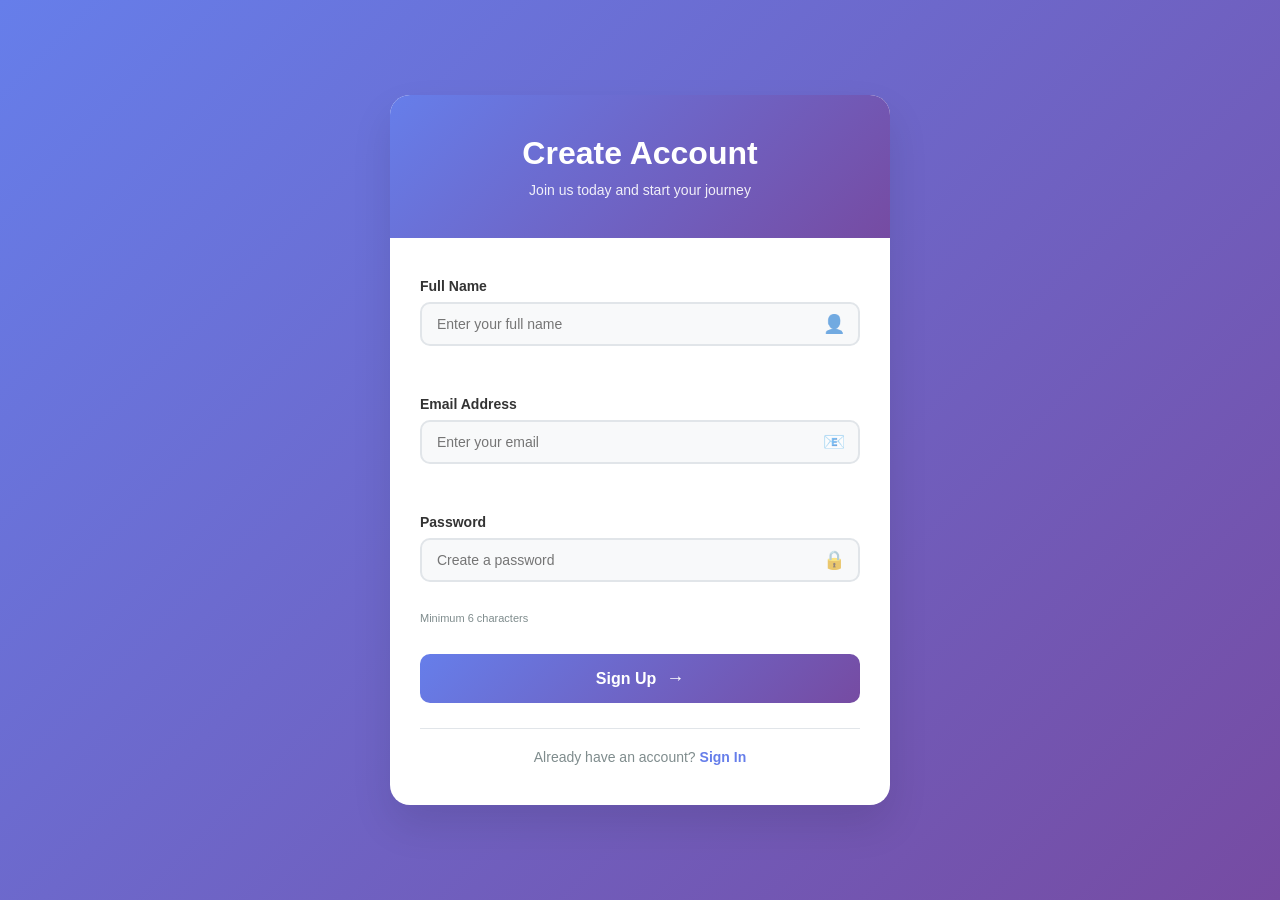
==== index.html @ aadca4e2 "Add files via upload" ====
<!DOCTYPE html>
<html lang="en">
<head>
    <meta charset="UTF-8">
    <meta name="viewport" content="width=device-width, initial-scale=1.0">
    <title>Modern Form | Sign Up</title>
    <link rel="stylesheet" href="style.css">
</head>
<body>
    <div class="container">
        <div class="form-wrapper">
            <div class="form-header">
                <h1>Create Account</h1>
                <p>Join us today and start your journey</p>
            </div>
            
            <form id="myForm">
                <div class="input-group">
                    <label for="name">Full Name</label>
                    <div class="input-field">
                        <input type="text" id="name" name="name" placeholder="Enter your full name" autocomplete="off">
                        <span class="input-icon">👤</span>
                    </div>
                    <span class="error-message" id="nameError"></span>
                </div>

                <div class="input-group">
                    <label for="email">Email Address</label>
                    <div class="input-field">
                        <input type="email" id="email" name="email" placeholder="Enter your email" autocomplete="off">
                        <span class="input-icon">📧</span>
                    </div>
                    <span class="error-message" id="emailError"></span>
                </div>

                <div class="input-group">
                    <label for="password">Password</label>
                    <div class="input-field">
                        <input type="password" id="password" name="password" placeholder="Create a password">
                        <span class="input-icon">🔒</span>
                    </div>
                    <span class="error-message" id="passwordError"></span>
                    <div class="password-hint">Minimum 6 characters</div>
                </div>

                <button type="submit" class="submit-btn">
                    <span>Sign Up</span>
                    <span class="btn-icon">→</span>
                </button>

                <div class="form-footer">
                    <p>Already have an account? <a href="#">Sign In</a></p>
                </div>
            </form>
        </div>
    </div>

    <!-- Custom Popup Modal -->
    <div id="successModal" class="modal">
        <div class="modal-content">
            <div class="modal-header">
                <div class="success-icon">✓</div>
                <h2>Success!</h2>
            </div>
            <div class="modal-body">
                <p>Your account has been created successfully!</p>
                <p class="modal-message">Welcome aboard! 🎉</p>
            </div>
            <button class="modal-btn" onclick="closeModal()">Continue</button>
        </div>
    </div>

    <script src="script.js"></script>
</body>
</html>
---- style.css ----
* {
    margin: 0;
    padding: 0;
    box-sizing: border-box;
}

body {
    font-family: 'Segoe UI', Tahoma, Geneva, Verdana, sans-serif;
    background: linear-gradient(135deg, #667eea 0%, #764ba2 100%);
    min-height: 100vh;
    display: flex;
    align-items: center;
    justify-content: center;
    padding: 20px;
}

.container {
    width: 100%;
    max-width: 500px;
    animation: fadeInUp 0.6s ease-out;
}

.form-wrapper {
    background: white;
    border-radius: 20px;
    box-shadow: 0 20px 40px rgba(0, 0, 0, 0.1);
    overflow: hidden;
    transition: transform 0.3s ease, box-shadow 0.3s ease;
}

.form-wrapper:hover {
    transform: translateY(-5px);
    box-shadow: 0 25px 50px rgba(0, 0, 0, 0.15);
}

.form-header {
    background: linear-gradient(135deg, #667eea 0%, #764ba2 100%);
    padding: 40px 30px;
    text-align: center;
    color: white;
}

.form-header h1 {
    font-size: 32px;
    margin-bottom: 10px;
    font-weight: 600;
}

.form-header p {
    font-size: 14px;
    opacity: 0.9;
}

form {
    padding: 40px 30px;
}

.input-group {
    margin-bottom: 25px;
}

.input-group label {
    display: block;
    margin-bottom: 8px;
    font-weight: 600;
    color: #333;
    font-size: 14px;
}

.input-field {
    position: relative;
    display: flex;
    align-items: center;
}

.input-field input {
    width: 100%;
    padding: 12px 40px 12px 15px;
    border: 2px solid #e1e5e9;
    border-radius: 10px;
    font-size: 14px;
    transition: all 0.3s ease;
    font-family: inherit;
    background: #f8f9fa;
}

.input-field input:focus {
    outline: none;
    border-color: #667eea;
    background: white;
    box-shadow: 0 0 0 3px rgba(102, 126, 234, 0.1);
}

.input-field .input-icon {
    position: absolute;
    right: 15px;
    font-size: 18px;
    opacity: 0.6;
}

.error-message {
    display: block;
    margin-top: 5px;
    font-size: 12px;
    color: #e74c3c;
    min-height: 20px;
}

.password-hint {
    font-size: 11px;
    color: #7f8c8d;
    margin-top: 5px;
}

.submit-btn {
    width: 100%;
    padding: 14px;
    background: linear-gradient(135deg, #667eea 0%, #764ba2 100%);
    color: white;
    border: none;
    border-radius: 10px;
    font-size: 16px;
    font-weight: 600;
    cursor: pointer;
    transition: all 0.3s ease;
    display: flex;
    align-items: center;
    justify-content: center;
    gap: 10px;
    margin-top: 30px;
}

.submit-btn:hover {
    transform: translateY(-2px);
    box-shadow: 0 5px 15px rgba(102, 126, 234, 0.4);
}

.submit-btn:active {
    transform: translateY(0);
}

.btn-icon {
    font-size: 18px;
    transition: transform 0.3s ease;
}

.submit-btn:hover .btn-icon {
    transform: translateX(5px);
}

.form-footer {
    text-align: center;
    margin-top: 25px;
    padding-top: 20px;
    border-top: 1px solid #e1e5e9;
}

.form-footer p {
    color: #7f8c8d;
    font-size: 14px;
}

.form-footer a {
    color: #667eea;
    text-decoration: none;
    font-weight: 600;
    transition: color 0.3s ease;
}

.form-footer a:hover {
    color: #764ba2;
}

/* Modal Styles */
.modal {
    display: none;
    position: fixed;
    top: 0;
    left: 0;
    width: 100%;
    height: 100%;
    background: rgba(0, 0, 0, 0.5);
    backdrop-filter: blur(5px);
    z-index: 1000;
    animation: fadeIn 0.3s ease;
}

.modal-content {
    position: absolute;
    top: 50%;
    left: 50%;
    transform: translate(-50%, -50%);
    background: white;
    border-radius: 20px;
    width: 90%;
    max-width: 400px;
    text-align: center;
    animation: slideUp 0.3s ease;
}

.modal-header {
    padding: 30px 30px 20px;
    background: linear-gradient(135deg, #667eea 0%, #764ba2 100%);
    border-radius: 20px 20px 0 0;
    color: white;
}

.success-icon {
    width: 60px;
    height: 60px;
    background: white;
    border-radius: 50%;
    display: flex;
    align-items: center;
    justify-content: center;
    margin: 0 auto 20px;
    font-size: 32px;
    color: #667eea;
    animation: bounceIn 0.5s ease;
}

.modal-header h2 {
    font-size: 28px;
    margin-bottom: 5px;
}

.modal-body {
    padding: 30px;
}

.modal-body p {
    color: #333;
    margin-bottom: 10px;
    font-size: 16px;
}

.modal-message {
    color: #667eea !important;
    font-weight: 600;
    font-size: 18px !important;
}

.modal-btn {
    background: linear-gradient(135deg, #667eea 0%, #764ba2 100%);
    color: white;
    border: none;
    padding: 12px 30px;
    border-radius: 25px;
    font-size: 16px;
    font-weight: 600;
    cursor: pointer;
    margin-bottom: 30px;
    transition: all 0.3s ease;
}

.modal-btn:hover {
    transform: scale(1.05);
    box-shadow: 0 5px 15px rgba(102, 126, 234, 0.4);
}

/* Animations */
@keyframes fadeInUp {
    from {
        opacity: 0;
        transform: translateY(30px);
    }
    to {
        opacity: 1;
        transform: translateY(0);
    }
}

@keyframes fadeIn {
    from {
        opacity: 0;
    }
    to {
        opacity: 1;
    }
}

@keyframes slideUp {
    from {
        opacity: 0;
        transform: translate(-50%, -40%);
    }
    to {
        opacity: 1;
        transform: translate(-50%, -50%);
    }
}

@keyframes bounceIn {
    0% {
        transform: scale(0);
        opacity: 0;
    }
    50% {
        transform: scale(1.1);
    }
    100% {
        transform: scale(1);
        opacity: 1;
    }
}

/* Responsive Design */
@media (max-width: 768px) {
    .form-wrapper {
        margin: 0 15px;
    }
    
    .form-header {
        padding: 30px 20px;
    }
    
    .form-header h1 {
        font-size: 28px;
    }
    
    form {
        padding: 30px 20px;
    }
    
    .submit-btn {
        padding: 12px;
        font-size: 14px;
    }
}

/* Input validation styling */
.input-field input.error {
    border-color: #e74c3c;
    background: #fff5f5;
}

.input-field input.valid {
    border-color: #2ecc71;
    background: #f0fff4;
}
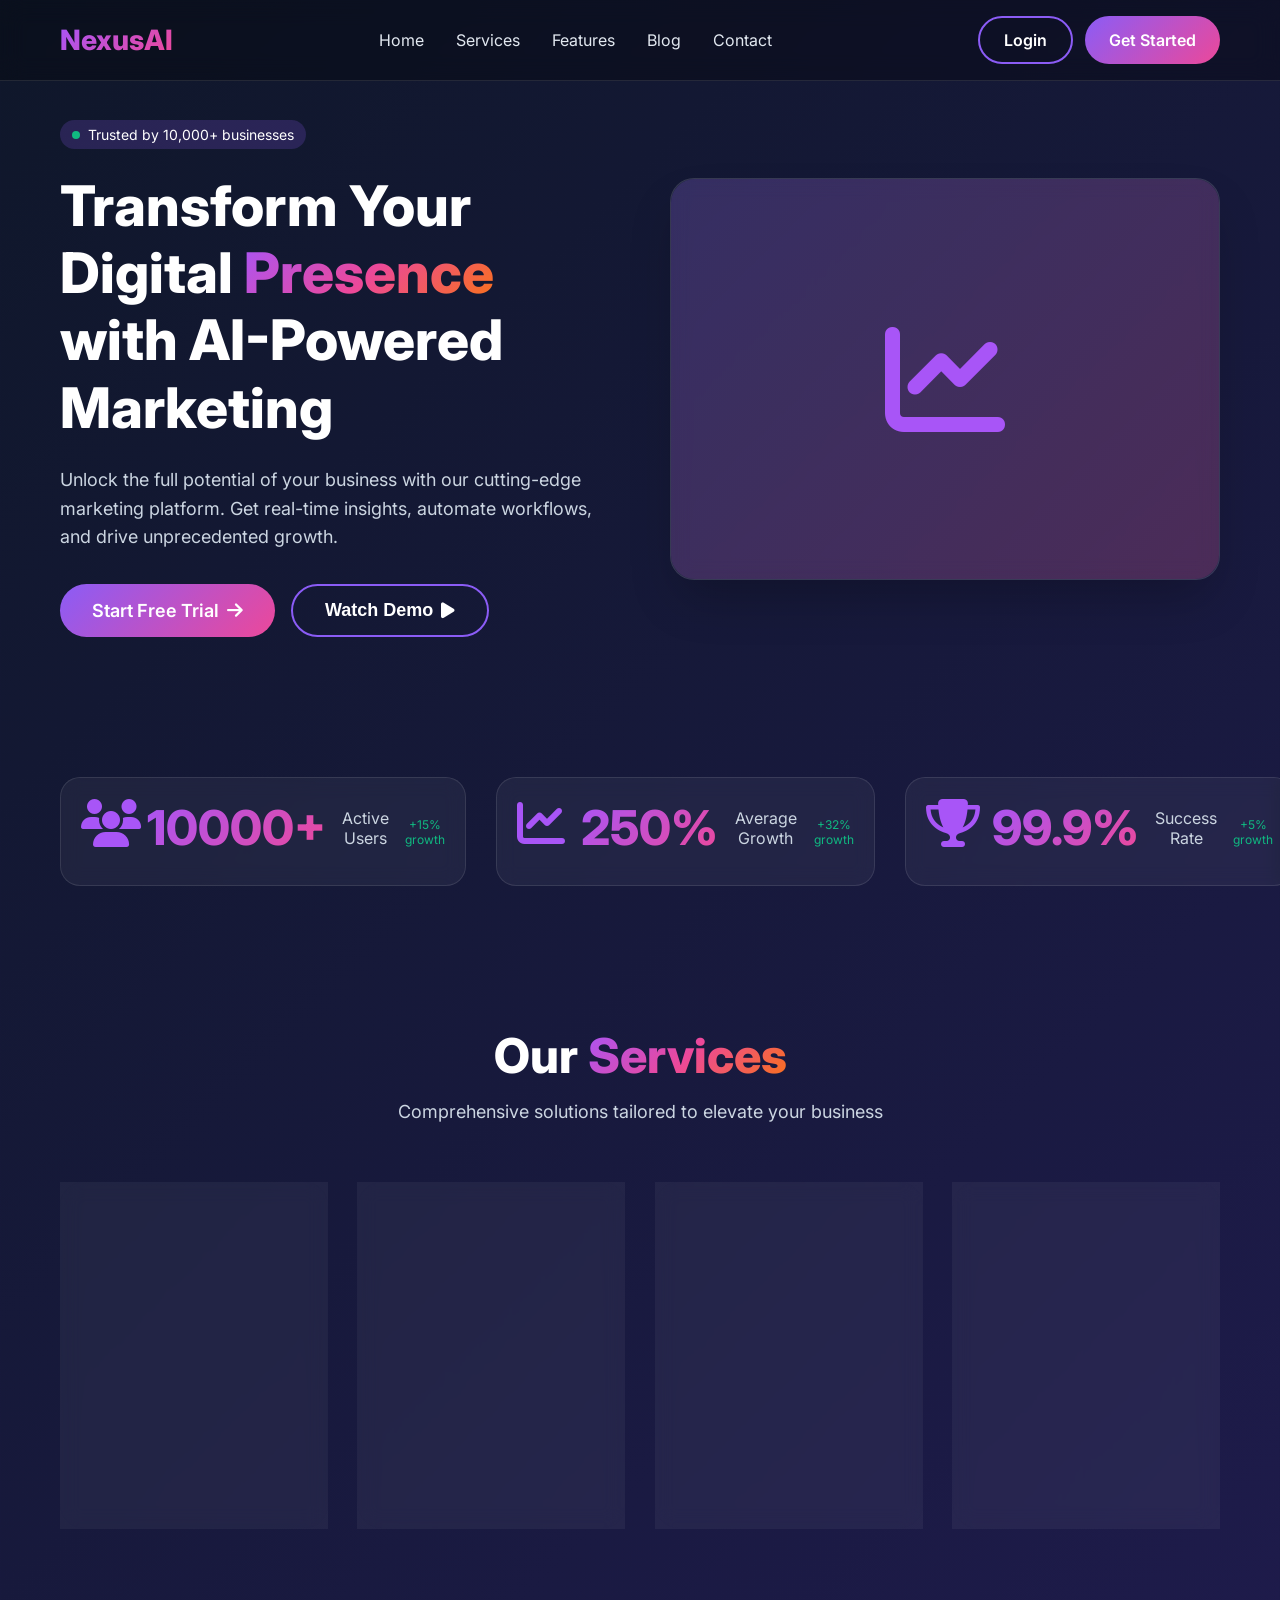
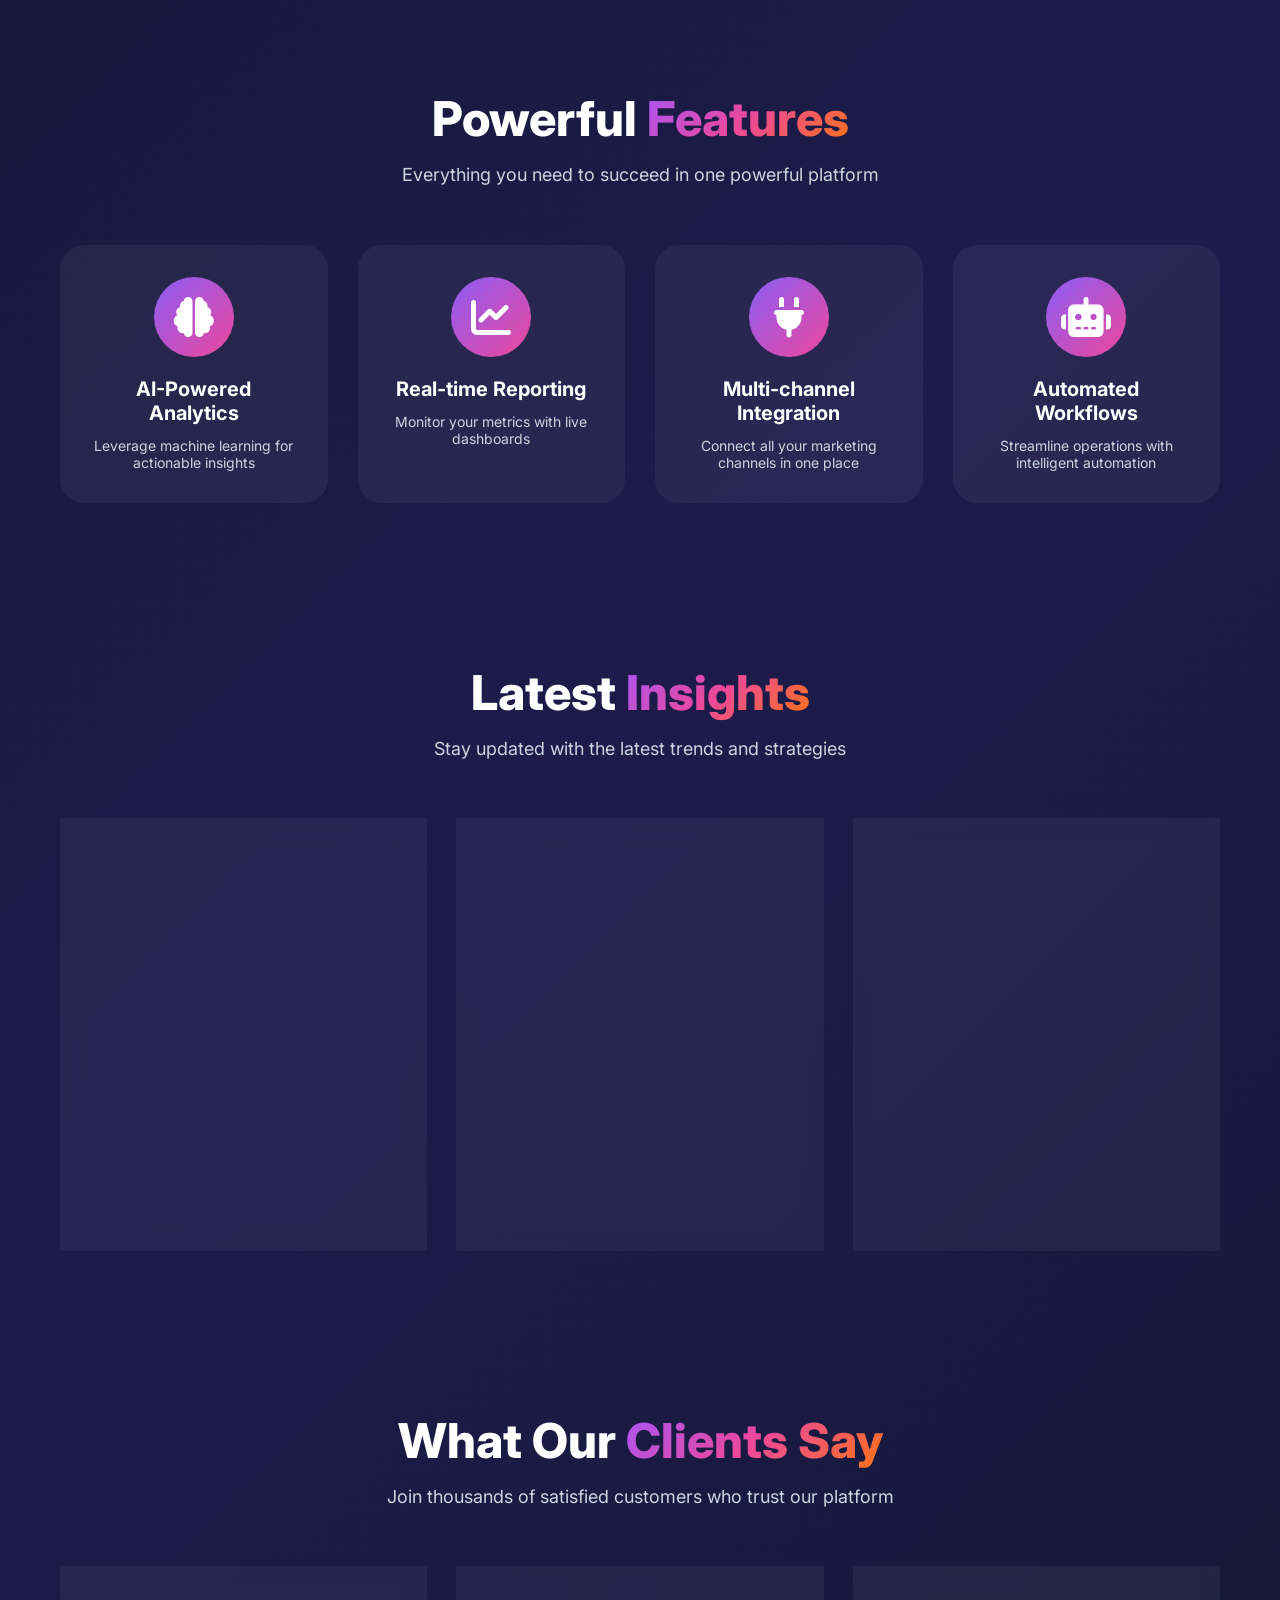
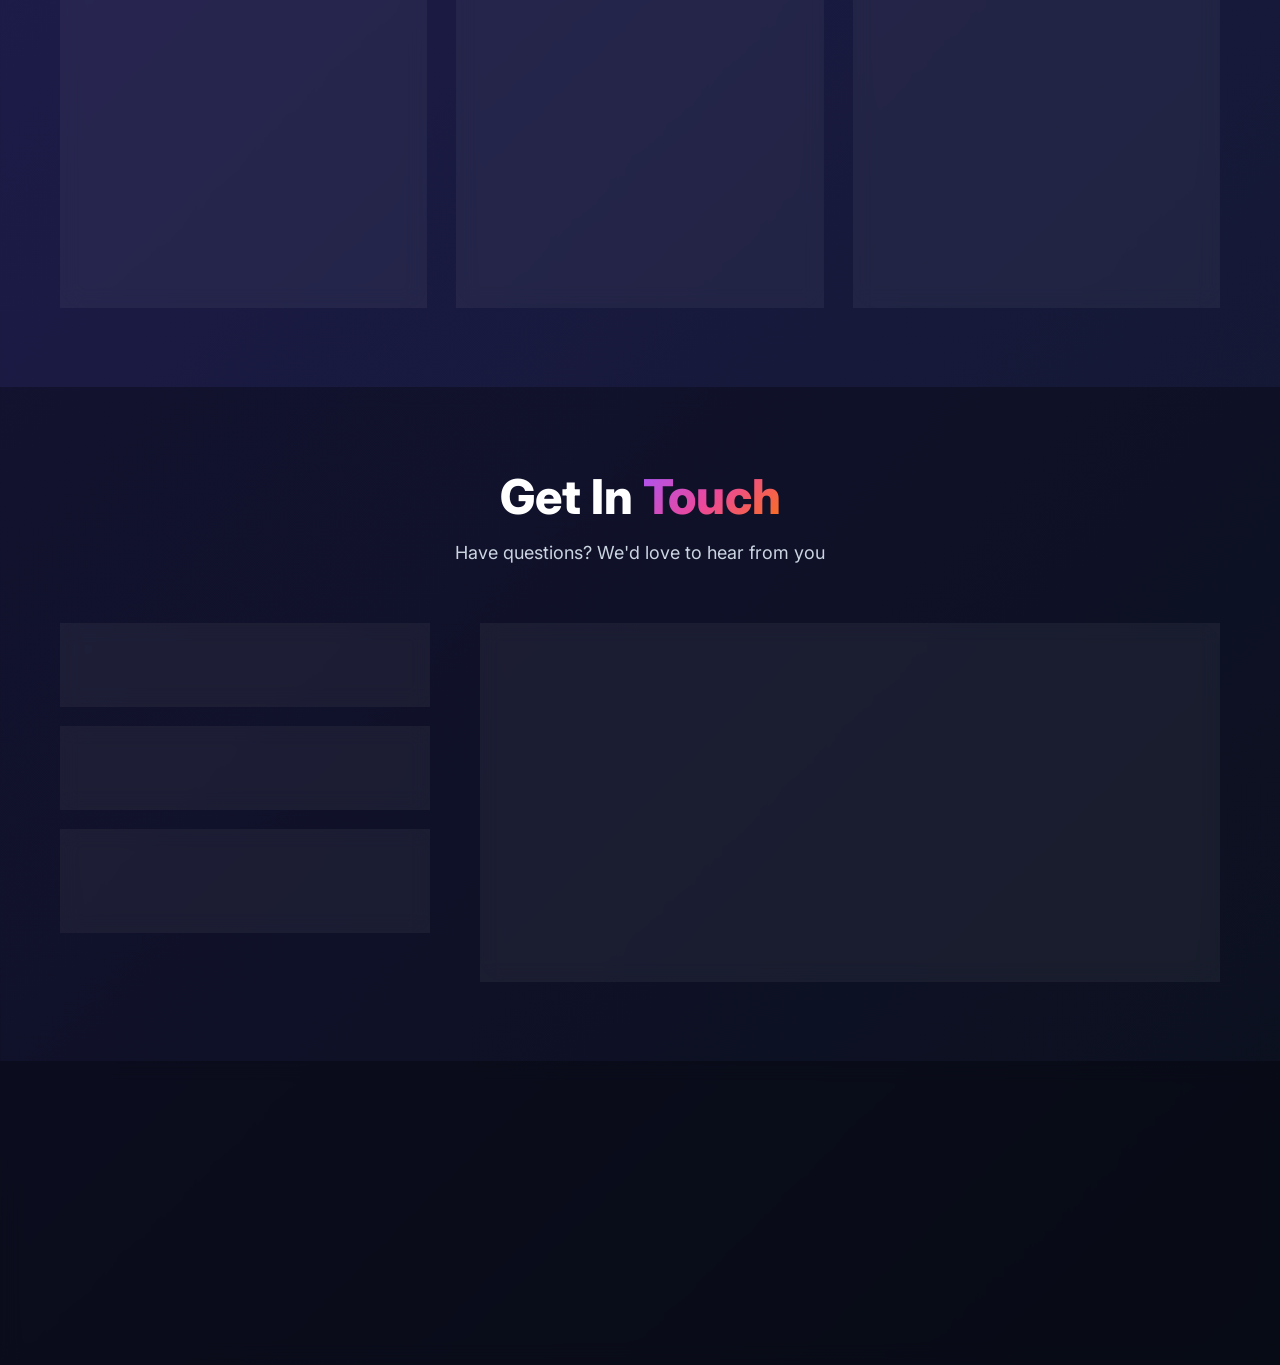
==== commit 831ed758: "Add files via upload" ====
--- a/index.html
+++ b/index.html
@@ -3,72 +3,375 @@
 <head>
     <meta charset="UTF-8">
     <meta name="viewport" content="width=device-width, initial-scale=1.0">
-    <title>Modern Form | Sign Up</title>
+    <title>NexusAI - Premium Marketing Platform</title>
     <link rel="stylesheet" href="style.css">
+    <link href="https://fonts.googleapis.com/css2?family=Inter:wght@300;400;500;600;700;800&display=swap" rel="stylesheet">
+    <link rel="stylesheet" href="https://cdnjs.cloudflare.com/ajax/libs/font-awesome/6.4.0/css/all.min.css">
 </head>
 <body>
-    <div class="container">
-        <div class="form-wrapper">
-            <div class="form-header">
-                <h1>Create Account</h1>
-                <p>Join us today and start your journey</p>
-            </div>
-            
-            <form id="myForm">
-                <div class="input-group">
-                    <label for="name">Full Name</label>
-                    <div class="input-field">
-                        <input type="text" id="name" name="name" placeholder="Enter your full name" autocomplete="off">
-                        <span class="input-icon">👤</span>
-                    </div>
-                    <span class="error-message" id="nameError"></span>
-                </div>
-
-                <div class="input-group">
-                    <label for="email">Email Address</label>
-                    <div class="input-field">
-                        <input type="email" id="email" name="email" placeholder="Enter your email" autocomplete="off">
-                        <span class="input-icon">📧</span>
-                    </div>
-                    <span class="error-message" id="emailError"></span>
-                </div>
-
-                <div class="input-group">
-                    <label for="password">Password</label>
-                    <div class="input-field">
-                        <input type="password" id="password" name="password" placeholder="Create a password">
-                        <span class="input-icon">🔒</span>
-                    </div>
-                    <span class="error-message" id="passwordError"></span>
-                    <div class="password-hint">Minimum 6 characters</div>
-                </div>
-
-                <button type="submit" class="submit-btn">
-                    <span>Sign Up</span>
-                    <span class="btn-icon">→</span>
-                </button>
-
-                <div class="form-footer">
-                    <p>Already have an account? <a href="#">Sign In</a></p>
-                </div>
-            </form>
-        </div>
+    <!-- Navbar -->
+    <nav class="navbar" id="navbar">
+        <div class="container">
+            <div class="nav-content">
+                <div class="logo">NexusAI</div>
+                <div class="nav-links" id="navLinks">
+                    <a href="index.html">Home</a>
+                    <a href="#services">Services</a>
+                    <a href="#features">Features</a>
+                    <a href="#blog">Blog</a>
+                    <a href="#contact">Contact</a>
+                </div>
+                <div class="nav-buttons" id="navButtons">
+                    <a href="login.html" class="btn-outline">Login</a>
+                    <a href="signup.html" class="btn-primary">Get Started</a>
+                </div>
+                <div class="mobile-menu-btn" onclick="toggleMobileMenu()">
+                    <i class="fas fa-bars"></i>
+                </div>
+            </div>
+        </div>
+    </nav>
+
+    <!-- Mobile Menu -->
+    <div class="mobile-menu" id="mobileMenu">
+        <a href="index.html">Home</a>
+        <a href="#services">Services</a>
+        <a href="#features">Features</a>
+        <a href="#blog">Blog</a>
+        <a href="#contact">Contact</a>
+        <a href="login.html" class="mobile-login">Login</a>
+        <a href="signup.html" class="mobile-signup">Sign Up</a>
     </div>
 
-    <!-- Custom Popup Modal -->
-    <div id="successModal" class="modal">
-        <div class="modal-content">
-            <div class="modal-header">
-                <div class="success-icon">✓</div>
-                <h2>Success!</h2>
-            </div>
-            <div class="modal-body">
-                <p>Your account has been created successfully!</p>
-                <p class="modal-message">Welcome aboard! 🎉</p>
-            </div>
-            <button class="modal-btn" onclick="closeModal()">Continue</button>
-        </div>
-    </div>
+    <!-- Hero Section -->
+    <section class="hero">
+        <div class="container">
+            <div class="hero-content">
+                <div class="hero-text">
+                    <div class="hero-badge">
+                        <span class="badge-dot"></span>
+                        Trusted by 10,000+ businesses
+                    </div>
+                    <h1 class="hero-title">
+                        Transform Your Digital
+                        <span class="gradient-text">Presence</span>
+                        with AI-Powered Marketing
+                    </h1>
+                    <p class="hero-description">
+                        Unlock the full potential of your business with our cutting-edge marketing platform.
+                        Get real-time insights, automate workflows, and drive unprecedented growth.
+                    </p>
+                    <div class="hero-buttons">
+                        <a href="signup.html" class="btn-primary btn-large">
+                            Start Free Trial <i class="fas fa-arrow-right"></i>
+                        </a>
+                        <button class="btn-outline btn-large" onclick="showDemo()">
+                            Watch Demo <i class="fas fa-play"></i>
+                        </button>
+                    </div>
+                </div>
+                <div class="hero-image">
+                    <div class="glass-card floating">
+                        <div class="hero-graphic">
+                            <i class="fas fa-chart-line"></i>
+                        </div>
+                    </div>
+                </div>
+            </div>
+        </div>
+    </section>
+
+    <!-- Stats Section -->
+    <section class="stats">
+        <div class="container">
+            <div class="stats-grid">
+                <div class="stat-card">
+                    <i class="fas fa-users stat-icon"></i>
+                    <div class="stat-number" data-target="10000">0</div>
+                    <div class="stat-label">Active Users</div>
+                    <div class="stat-change positive">+15% growth</div>
+                </div>
+                <div class="stat-card">
+                    <i class="fas fa-chart-line stat-icon"></i>
+                    <div class="stat-number" data-target="250">0</div>
+                    <div class="stat-label">Average Growth</div>
+                    <div class="stat-change positive">+32% growth</div>
+                </div>
+                <div class="stat-card">
+                    <i class="fas fa-trophy stat-icon"></i>
+                    <div class="stat-number" data-target="99">0</div>
+                    <div class="stat-label">Success Rate</div>
+                    <div class="stat-change positive">+5% growth</div>
+                </div>
+            </div>
+        </div>
+    </section>
+
+    <!-- Services Section -->
+    <section id="services" class="services">
+        <div class="container">
+            <div class="section-header">
+                <h2 class="section-title">Our <span class="gradient-text">Services</span></h2>
+                <p class="section-subtitle">Comprehensive solutions tailored to elevate your business</p>
+            </div>
+            <div class="services-grid">
+                <div class="service-card">
+                    <i class="fas fa-search service-icon"></i>
+                    <h3>SEO Optimization</h3>
+                    <p>Boost your search engine rankings with advanced SEO strategies and AI-powered keyword analysis.</p>
+                    <a href="#" class="service-link">Learn more <i class="fas fa-arrow-right"></i></a>
+                </div>
+                <div class="service-card">
+                    <i class="fas fa-chart-bar service-icon"></i>
+                    <h3>Digital Marketing</h3>
+                    <p>Comprehensive marketing solutions to grow your online presence across all digital channels.</p>
+                    <a href="#" class="service-link">Learn more <i class="fas fa-arrow-right"></i></a>
+                </div>
+                <div class="service-card">
+                    <i class="fas fa-globe service-icon"></i>
+                    <h3>Brand Development</h3>
+                    <p>Build a powerful brand identity that resonates with your audience and stands out.</p>
+                    <a href="#" class="service-link">Learn more <i class="fas fa-arrow-right"></i></a>
+                </div>
+                <div class="service-card">
+                    <i class="fas fa-chart-line service-icon"></i>
+                    <h3>Analytics & Insights</h3>
+                    <p>Data-driven insights to optimize your business performance and maximize ROI.</p>
+                    <a href="#" class="service-link">Learn more <i class="fas fa-arrow-right"></i></a>
+                </div>
+            </div>
+        </div>
+    </section>
+
+    <!-- Features Section -->
+    <section id="features" class="features">
+        <div class="container">
+            <div class="section-header">
+                <h2 class="section-title">Powerful <span class="gradient-text">Features</span></h2>
+                <p class="section-subtitle">Everything you need to succeed in one powerful platform</p>
+            </div>
+            <div class="features-grid">
+                <div class="feature-card">
+                    <div class="feature-icon-wrapper">
+                        <i class="fas fa-brain"></i>
+                    </div>
+                    <h3>AI-Powered Analytics</h3>
+                    <p>Leverage machine learning for actionable insights</p>
+                </div>
+                <div class="feature-card">
+                    <div class="feature-icon-wrapper">
+                        <i class="fas fa-chart-line"></i>
+                    </div>
+                    <h3>Real-time Reporting</h3>
+                    <p>Monitor your metrics with live dashboards</p>
+                </div>
+                <div class="feature-card">
+                    <div class="feature-icon-wrapper">
+                        <i class="fas fa-plug"></i>
+                    </div>
+                    <h3>Multi-channel Integration</h3>
+                    <p>Connect all your marketing channels in one place</p>
+                </div>
+                <div class="feature-card">
+                    <div class="feature-icon-wrapper">
+                        <i class="fas fa-robot"></i>
+                    </div>
+                    <h3>Automated Workflows</h3>
+                    <p>Streamline operations with intelligent automation</p>
+                </div>
+            </div>
+        </div>
+    </section>
+
+    <!-- Blog Section -->
+    <section id="blog" class="blog">
+        <div class="container">
+            <div class="section-header">
+                <h2 class="section-title">Latest <span class="gradient-text">Insights</span></h2>
+                <p class="section-subtitle">Stay updated with the latest trends and strategies</p>
+            </div>
+            <div class="blog-grid">
+                <div class="blog-card">
+                    <div class="blog-image">
+                        <i class="fas fa-newspaper"></i>
+                    </div>
+                    <div class="blog-content">
+                        <div class="blog-meta">
+                            <span class="blog-category">Marketing</span>
+                            <span class="blog-date">Dec 15, 2023</span>
+                        </div>
+                        <h3>The Future of Digital Marketing</h3>
+                        <p>Discover emerging trends shaping the marketing landscape in 2024 and beyond.</p>
+                        <a href="#" class="blog-link">Read more <i class="fas fa-arrow-right"></i></a>
+                    </div>
+                </div>
+                <div class="blog-card">
+                    <div class="blog-image">
+                        <i class="fas fa-microchip"></i>
+                    </div>
+                    <div class="blog-content">
+                        <div class="blog-meta">
+                            <span class="blog-category">Technology</span>
+                            <span class="blog-date">Dec 10, 2023</span>
+                        </div>
+                        <h3>AI in Business: A Complete Guide</h3>
+                        <p>How artificial intelligence is transforming industries and creating opportunities.</p>
+                        <a href="#" class="blog-link">Read more <i class="fas fa-arrow-right"></i></a>
+                    </div>
+                </div>
+                <div class="blog-card">
+                    <div class="blog-image">
+                        <i class="fas fa-chart-simple"></i>
+                    </div>
+                    <div class="blog-content">
+                        <div class="blog-meta">
+                            <span class="blog-category">SEO</span>
+                            <span class="blog-date">Dec 5, 2023</span>
+                        </div>
+                        <h3>5 SEO Strategies That Work</h3>
+                        <p>Proven methods to improve your search rankings and drive organic traffic.</p>
+                        <a href="#" class="blog-link">Read more <i class="fas fa-arrow-right"></i></a>
+                    </div>
+                </div>
+            </div>
+        </div>
+    </section>
+
+    <!-- Testimonials Section -->
+    <section class="testimonials">
+        <div class="container">
+            <div class="section-header">
+                <h2 class="section-title">What Our <span class="gradient-text">Clients Say</span></h2>
+                <p class="section-subtitle">Join thousands of satisfied customers who trust our platform</p>
+            </div>
+            <div class="testimonials-grid">
+                <div class="testimonial-card">
+                    <div class="testimonial-avatar">SJ</div>
+                    <div class="testimonial-rating">
+                        <i class="fas fa-star"></i>
+                        <i class="fas fa-star"></i>
+                        <i class="fas fa-star"></i>
+                        <i class="fas fa-star"></i>
+                        <i class="fas fa-star"></i>
+                    </div>
+                    <p class="testimonial-text">"This platform transformed our marketing strategy. The insights we gained are invaluable!"</p>
+                    <h4 class="testimonial-name">Sarah Johnson</h4>
+                    <p class="testimonial-role">CEO, TechStart</p>
+                </div>
+                <div class="testimonial-card">
+                    <div class="testimonial-avatar">MC</div>
+                    <div class="testimonial-rating">
+                        <i class="fas fa-star"></i>
+                        <i class="fas fa-star"></i>
+                        <i class="fas fa-star"></i>
+                        <i class="fas fa-star"></i>
+                        <i class="fas fa-star"></i>
+                    </div>
+                    <p class="testimonial-text">"Incredible tool! The analytics features alone make it worth every penny."</p>
+                    <h4 class="testimonial-name">Michael Chen</h4>
+                    <p class="testimonial-role">Marketing Director</p>
+                </div>
+                <div class="testimonial-card">
+                    <div class="testimonial-avatar">ER</div>
+                    <div class="testimonial-rating">
+                        <i class="fas fa-star"></i>
+                        <i class="fas fa-star"></i>
+                        <i class="fas fa-star"></i>
+                        <i class="fas fa-star"></i>
+                        <i class="fas fa-star"></i>
+                    </div>
+                    <p class="testimonial-text">"Finally found a solution that actually delivers results. Highly recommended!"</p>
+                    <h4 class="testimonial-name">Emma Rodriguez</h4>
+                    <p class="testimonial-role">Business Owner</p>
+                </div>
+            </div>
+        </div>
+    </section>
+
+    <!-- Contact Section -->
+    <section id="contact" class="contact">
+        <div class="container">
+            <div class="section-header">
+                <h2 class="section-title">Get In <span class="gradient-text">Touch</span></h2>
+                <p class="section-subtitle">Have questions? We'd love to hear from you</p>
+            </div>
+            <div class="contact-wrapper">
+                <div class="contact-info">
+                    <div class="contact-card">
+                        <i class="fas fa-envelope"></i>
+                        <div>
+                            <h4>Email</h4>
+                            <p>contact@nexusai.com</p>
+                        </div>
+                    </div>
+                    <div class="contact-card">
+                        <i class="fas fa-phone"></i>
+                        <div>
+                            <h4>Phone</h4>
+                            <p>+1 (555) 123-4567</p>
+                        </div>
+                    </div>
+                    <div class="contact-card">
+                        <i class="fas fa-map-marker-alt"></i>
+                        <div>
+                            <h4>Address</h4>
+                            <p>123 Innovation Drive, San Francisco, CA</p>
+                        </div>
+                    </div>
+                </div>
+                <form class="contact-form" id="contactForm">
+                    <input type="text" id="contactName" placeholder="Your Name" required>
+                    <input type="email" id="contactEmail" placeholder="Your Email" required>
+                    <textarea id="contactMessage" rows="5" placeholder="Your Message" required></textarea>
+                    <button type="submit" class="btn-primary btn-block">Send Message <i class="fas fa-paper-plane"></i></button>
+                </form>
+            </div>
+        </div>
+    </section>
+
+    <!-- Footer -->
+    <footer class="footer">
+        <div class="container">
+            <div class="footer-content">
+                <div class="footer-brand">
+                    <div class="logo">NexusAI</div>
+                    <p>Transform your digital presence with AI-powered marketing solutions.</p>
+                    <div class="social-links">
+                        <a href="#"><i class="fab fa-twitter"></i></a>
+                        <a href="#"><i class="fab fa-facebook"></i></a>
+                        <a href="#"><i class="fab fa-linkedin"></i></a>
+                        <a href="#"><i class="fab fa-github"></i></a>
+                    </div>
+                </div>
+                <div class="footer-links">
+                    <div class="footer-column">
+                        <h4>Product</h4>
+                        <a href="#">Features</a>
+                        <a href="#">Pricing</a>
+                        <a href="#">API</a>
+                    </div>
+                    <div class="footer-column">
+                        <h4>Company</h4>
+                        <a href="#">About</a>
+                        <a href="#">Blog</a>
+                        <a href="#">Careers</a>
+                    </div>
+                    <div class="footer-column">
+                        <h4>Legal</h4>
+                        <a href="#">Privacy</a>
+                        <a href="#">Terms</a>
+                        <a href="#">Security</a>
+                    </div>
+                </div>
+            </div>
+            <div class="footer-bottom">
+                <p>&copy; 2024 NexusAI. All rights reserved.</p>
+            </div>
+        </div>
+    </footer>
+
+    <!-- Toast Notification -->
+    <div id="toast" class="toast"></div>
 
     <script src="script.js"></script>
 </body>
--- a/style.css
+++ b/style.css
@@ -1,3 +1,6 @@
+/* ============================================
+   GLOBAL STYLES
+============================================ */
 * {
     margin: 0;
     padding: 0;
@@ -5,336 +8,1423 @@
 }
 
 body {
-    font-family: 'Segoe UI', Tahoma, Geneva, Verdana, sans-serif;
-    background: linear-gradient(135deg, #667eea 0%, #764ba2 100%);
+    font-family: 'Inter', sans-serif;
+    background: linear-gradient(135deg, #0f172a 0%, #1e1b4b 50%, #0f172a 100%);
+    color: #ffffff;
     min-height: 100vh;
-    display: flex;
-    align-items: center;
-    justify-content: center;
-    padding: 20px;
+    overflow-x: hidden;
+}
+
+html {
+    scroll-behavior: smooth;
 }
 
 .container {
-    width: 100%;
-    max-width: 500px;
-    animation: fadeInUp 0.6s ease-out;
-}
-
-.form-wrapper {
-    background: white;
-    border-radius: 20px;
-    box-shadow: 0 20px 40px rgba(0, 0, 0, 0.1);
-    overflow: hidden;
-    transition: transform 0.3s ease, box-shadow 0.3s ease;
-}
-
-.form-wrapper:hover {
-    transform: translateY(-5px);
-    box-shadow: 0 25px 50px rgba(0, 0, 0, 0.15);
-}
-
-.form-header {
-    background: linear-gradient(135deg, #667eea 0%, #764ba2 100%);
-    padding: 40px 30px;
-    text-align: center;
+    max-width: 1200px;
+    margin: 0 auto;
+    padding: 0 20px;
+}
+
+/* Scrollbar Styling */
+::-webkit-scrollbar {
+    width: 8px;
+}
+
+::-webkit-scrollbar-track {
+    background: rgba(255, 255, 255, 0.1);
+    border-radius: 10px;
+}
+
+::-webkit-scrollbar-thumb {
+    background: linear-gradient(135deg, #8b5cf6, #ec489a);
+    border-radius: 10px;
+}
+
+::-webkit-scrollbar-thumb:hover {
+    background: linear-gradient(135deg, #7c3aed, #db2777);
+}
+
+/* ============================================
+   GLASSMORPHISM & UTILITY CLASSES
+============================================ */
+.glass-card {
+    background: rgba(255, 255, 255, 0.05);
+    backdrop-filter: blur(10px);
+    border: 1px solid rgba(255, 255, 255, 0.1);
+    border-radius: 24px;
+    box-shadow: 0 25px 50px -12px rgba(0, 0, 0, 0.25);
+}
+
+.gradient-text {
+    background: linear-gradient(135deg, #a855f7, #ec489a, #f97316);
+    -webkit-background-clip: text;
+    background-clip: text;
+    color: transparent;
+}
+
+.btn-primary {
+    background: linear-gradient(135deg, #8b5cf6, #ec489a);
+    border: none;
+    padding: 12px 24px;
+    border-radius: 50px;
     color: white;
-}
-
-.form-header h1 {
-    font-size: 32px;
-    margin-bottom: 10px;
-    font-weight: 600;
-}
-
-.form-header p {
-    font-size: 14px;
-    opacity: 0.9;
-}
-
-form {
-    padding: 40px 30px;
-}
-
-.input-group {
-    margin-bottom: 25px;
-}
-
-.input-group label {
-    display: block;
-    margin-bottom: 8px;
-    font-weight: 600;
-    color: #333;
-    font-size: 14px;
-}
-
-.input-field {
-    position: relative;
-    display: flex;
-    align-items: center;
-}
-
-.input-field input {
-    width: 100%;
-    padding: 12px 40px 12px 15px;
-    border: 2px solid #e1e5e9;
-    border-radius: 10px;
-    font-size: 14px;
-    transition: all 0.3s ease;
-    font-family: inherit;
-    background: #f8f9fa;
-}
-
-.input-field input:focus {
-    outline: none;
-    border-color: #667eea;
-    background: white;
-    box-shadow: 0 0 0 3px rgba(102, 126, 234, 0.1);
-}
-
-.input-field .input-icon {
-    position: absolute;
-    right: 15px;
-    font-size: 18px;
-    opacity: 0.6;
-}
-
-.error-message {
-    display: block;
-    margin-top: 5px;
-    font-size: 12px;
-    color: #e74c3c;
-    min-height: 20px;
-}
-
-.password-hint {
-    font-size: 11px;
-    color: #7f8c8d;
-    margin-top: 5px;
-}
-
-.submit-btn {
-    width: 100%;
-    padding: 14px;
-    background: linear-gradient(135deg, #667eea 0%, #764ba2 100%);
-    color: white;
-    border: none;
-    border-radius: 10px;
-    font-size: 16px;
     font-weight: 600;
     cursor: pointer;
     transition: all 0.3s ease;
-    display: flex;
-    align-items: center;
+    display: inline-flex;
+    align-items: center;
+    gap: 8px;
+    text-decoration: none;
+    font-size: 16px;
+}
+
+.btn-primary:hover {
+    transform: translateY(-2px);
+    box-shadow: 0 10px 25px -5px rgba(139, 92, 246, 0.4);
+}
+
+.btn-primary:active {
+    transform: translateY(0);
+}
+
+.btn-outline {
+    background: transparent;
+    border: 2px solid #8b5cf6;
+    padding: 12px 24px;
+    border-radius: 50px;
+    color: white;
+    font-weight: 600;
+    cursor: pointer;
+    transition: all 0.3s ease;
+    display: inline-flex;
+    align-items: center;
+    gap: 8px;
+    text-decoration: none;
+}
+
+.btn-outline:hover {
+    background: rgba(139, 92, 246, 0.2);
+    border-color: #a855f7;
+}
+
+.btn-large {
+    padding: 14px 32px;
+    font-size: 18px;
+}
+
+.btn-block {
+    width: 100%;
     justify-content: center;
-    gap: 10px;
-    margin-top: 30px;
-}
-
-.submit-btn:hover {
-    transform: translateY(-2px);
-    box-shadow: 0 5px 15px rgba(102, 126, 234, 0.4);
-}
-
-.submit-btn:active {
-    transform: translateY(0);
-}
-
-.btn-icon {
-    font-size: 18px;
-    transition: transform 0.3s ease;
-}
-
-.submit-btn:hover .btn-icon {
-    transform: translateX(5px);
-}
-
-.form-footer {
-    text-align: center;
-    margin-top: 25px;
-    padding-top: 20px;
-    border-top: 1px solid #e1e5e9;
-}
-
-.form-footer p {
-    color: #7f8c8d;
-    font-size: 14px;
-}
-
-.form-footer a {
-    color: #667eea;
+}
+
+/* ============================================
+   NAVBAR STYLES
+============================================ */
+.navbar {
+    position: fixed;
+    top: 0;
+    width: 100%;
+    z-index: 1000;
+    transition: all 0.3s ease;
+    background: rgba(0, 0, 0, 0.3);
+    backdrop-filter: blur(12px);
+    border-bottom: 1px solid rgba(255, 255, 255, 0.1);
+}
+
+.navbar.scrolled {
+    background: rgba(0, 0, 0, 0.5);
+    backdrop-filter: blur(12px);
+}
+
+.nav-content {
+    display: flex;
+    justify-content: space-between;
+    align-items: center;
+    padding: 16px 0;
+}
+
+.logo {
+    font-size: 28px;
+    font-weight: 800;
+    background: linear-gradient(135deg, #a855f7, #ec489a);
+    -webkit-background-clip: text;
+    background-clip: text;
+    color: transparent;
+    cursor: pointer;
+}
+
+.nav-links {
+    display: flex;
+    gap: 32px;
+}
+
+.nav-links a {
+    color: #e2e8f0;
     text-decoration: none;
-    font-weight: 600;
     transition: color 0.3s ease;
 }
 
-.form-footer a:hover {
-    color: #764ba2;
-}
-
-/* Modal Styles */
-.modal {
+.nav-links a:hover {
+    color: #a855f7;
+}
+
+.nav-buttons {
+    display: flex;
+    gap: 12px;
+}
+
+.mobile-menu-btn {
+    display: none;
+    font-size: 24px;
+    cursor: pointer;
+}
+
+.mobile-menu {
     display: none;
     position: fixed;
-    top: 0;
+    top: 72px;
     left: 0;
     width: 100%;
-    height: 100%;
-    background: rgba(0, 0, 0, 0.5);
-    backdrop-filter: blur(5px);
-    z-index: 1000;
-    animation: fadeIn 0.3s ease;
-}
-
-.modal-content {
-    position: absolute;
-    top: 50%;
-    left: 50%;
-    transform: translate(-50%, -50%);
-    background: white;
-    border-radius: 20px;
-    width: 90%;
-    max-width: 400px;
+    background: rgba(0, 0, 0, 0.95);
+    backdrop-filter: blur(12px);
+    padding: 20px;
+    flex-direction: column;
+    gap: 12px;
+    z-index: 999;
+    border-bottom: 1px solid rgba(255, 255, 255, 0.1);
+}
+
+.mobile-menu a {
+    color: white;
+    text-decoration: none;
+    padding: 12px;
+    border-radius: 12px;
+    transition: all 0.3s ease;
+}
+
+.mobile-menu a:hover {
+    background: rgba(139, 92, 246, 0.2);
+}
+
+.mobile-login, .mobile-signup {
     text-align: center;
-    animation: slideUp 0.3s ease;
-}
-
-.modal-header {
-    padding: 30px 30px 20px;
-    background: linear-gradient(135deg, #667eea 0%, #764ba2 100%);
-    border-radius: 20px 20px 0 0;
+}
+
+.mobile-signup {
+    background: linear-gradient(135deg, #8b5cf6, #ec489a);
+}
+
+/* ============================================
+   HERO SECTION
+============================================ */
+.hero {
+    padding: 120px 0 80px;
+    overflow: hidden;
+}
+
+.hero-content {
+    display: grid;
+    grid-template-columns: 1fr 1fr;
+    gap: 60px;
+    align-items: center;
+}
+
+.hero-badge {
+    display: inline-flex;
+    align-items: center;
+    gap: 8px;
+    background: rgba(139, 92, 246, 0.2);
+    padding: 6px 12px;
+    border-radius: 50px;
+    font-size: 14px;
+    margin-bottom: 24px;
+}
+
+.badge-dot {
+    width: 8px;
+    height: 8px;
+    background: #10b981;
+    border-radius: 50%;
+    animation: pulse 2s infinite;
+}
+
+@keyframes pulse {
+    0%, 100% { opacity: 1; transform: scale(1); }
+    50% { opacity: 0.5; transform: scale(1.2); }
+}
+
+.hero-title {
+    font-size: 56px;
+    font-weight: 800;
+    line-height: 1.2;
+    margin-bottom: 24px;
+}
+
+.hero-description {
+    font-size: 18px;
+    color: #cbd5e1;
+    margin-bottom: 32px;
+    line-height: 1.6;
+}
+
+.hero-buttons {
+    display: flex;
+    gap: 16px;
+}
+
+.hero-image {
+    position: relative;
+}
+
+.floating {
+    animation: float 6s ease-in-out infinite;
+}
+
+@keyframes float {
+    0%, 100% { transform: translateY(0); }
+    50% { transform: translateY(-20px); }
+}
+
+.hero-graphic {
+    width: 100%;
+    height: 400px;
+    display: flex;
+    align-items: center;
+    justify-content: center;
+    background: linear-gradient(135deg, rgba(139, 92, 246, 0.2), rgba(236, 72, 153, 0.2));
+    border-radius: 24px;
+}
+
+.hero-graphic i {
+    font-size: 120px;
+    color: #a855f7;
+}
+
+/* ============================================
+   STATS SECTION
+============================================ */
+.stats {
+    padding: 60px 0;
+}
+
+.stats-grid {
+    display: grid;
+    grid-template-columns: repeat(3, 1fr);
+    gap: 30px;
+}
+
+.stat-card {
+    background: rgba(255, 255, 255, 0.05);
+    backdrop-filter: blur(10px);
+    border: 1px solid rgba(255, 255, 255, 0.1);
+    border-radius: 24px;
+    padding: 32px;
+    text-align: center;
+    transition: all 0.3s ease;
+}
+
+.stat-card:hover {
+    transform: translateY(-5px);
+    box-shadow: 0 20px 40px -12px rgba(0, 0, 0, 0.3);
+    border-color: rgba(139, 92, 246, 0.5);
+}
+
+.stat-icon {
+    font-size: 48px;
+    color: #a855f7;
+    margin-bottom: 16px;
+}
+
+.stat-number {
+    font-size: 48px;
+    font-weight: 800;
+    margin-bottom: 8px;
+    background: linear-gradient(135deg, #a855f7, #ec489a);
+    -webkit-background-clip: text;
+    background-clip: text;
+    color: transparent;
+}
+
+.stat-label {
+    color: #cbd5e1;
+    margin-bottom: 8px;
+}
+
+.stat-change {
+    font-size: 14px;
+}
+
+.stat-change.positive {
+    color: #10b981;
+}
+
+.stat-change.negative {
+    color: #ef4444;
+}
+
+/* ============================================
+   SERVICES SECTION
+============================================ */
+.services, .features, .blog, .testimonials {
+    padding: 80px 0;
+}
+
+.section-header {
+    text-align: center;
+    margin-bottom: 60px;
+}
+
+.section-title {
+    font-size: 48px;
+    font-weight: 800;
+    margin-bottom: 16px;
+}
+
+.section-subtitle {
+    font-size: 18px;
+    color: #cbd5e1;
+    max-width: 600px;
+    margin: 0 auto;
+}
+
+.services-grid {
+    display: grid;
+    grid-template-columns: repeat(4, 1fr);
+    gap: 30px;
+}
+
+.service-card {
+    background: rgba(255, 255, 255, 0.05);
+    backdrop-filter: blur(10px);
+    border: 1px solid rgba(255, 255, 255, 0.1);
+    border-radius: 24px;
+    padding: 32px;
+    transition: all 0.3s ease;
+}
+
+.service-card:hover {
+    transform: translateY(-5px);
+    border-color: rgba(139, 92, 246, 0.5);
+    box-shadow: 0 20px 40px -12px rgba(0, 0, 0, 0.3);
+}
+
+.service-icon {
+    font-size: 48px;
+    color: #a855f7;
+    margin-bottom: 20px;
+}
+
+.service-card h3 {
+    font-size: 24px;
+    margin-bottom: 12px;
+}
+
+.service-card p {
+    color: #cbd5e1;
+    line-height: 1.6;
+    margin-bottom: 20px;
+}
+
+.service-link {
+    color: #a855f7;
+    text-decoration: none;
+    display: inline-flex;
+    align-items: center;
+    gap: 8px;
+    transition: gap 0.3s ease;
+}
+
+.service-link:hover {
+    gap: 12px;
+}
+
+/* ============================================
+   FEATURES SECTION
+============================================ */
+.features-grid {
+    display: grid;
+    grid-template-columns: repeat(4, 1fr);
+    gap: 30px;
+}
+
+.feature-card {
+    text-align: center;
+    padding: 32px;
+    background: rgba(255, 255, 255, 0.05);
+    border-radius: 24px;
+    transition: all 0.3s ease;
+}
+
+.feature-card:hover {
+    transform: scale(1.05);
+    background: rgba(139, 92, 246, 0.1);
+}
+
+.feature-icon-wrapper {
+    width: 80px;
+    height: 80px;
+    background: linear-gradient(135deg, #8b5cf6, #ec489a);
+    border-radius: 50%;
+    display: flex;
+    align-items: center;
+    justify-content: center;
+    margin: 0 auto 20px;
+}
+
+.feature-icon-wrapper i {
+    font-size: 40px;
     color: white;
 }
 
-.success-icon {
-    width: 60px;
-    height: 60px;
-    background: white;
+.feature-card h3 {
+    font-size: 20px;
+    margin-bottom: 12px;
+}
+
+.feature-card p {
+    color: #cbd5e1;
+    font-size: 14px;
+}
+
+/* ============================================
+   BLOG SECTION
+============================================ */
+.blog-grid {
+    display: grid;
+    grid-template-columns: repeat(3, 1fr);
+    gap: 30px;
+}
+
+.blog-card {
+    background: rgba(255, 255, 255, 0.05);
+    backdrop-filter: blur(10px);
+    border: 1px solid rgba(255, 255, 255, 0.1);
+    border-radius: 24px;
+    overflow: hidden;
+    transition: all 0.3s ease;
+}
+
+.blog-card:hover {
+    transform: translateY(-5px);
+    border-color: rgba(139, 92, 246, 0.5);
+}
+
+.blog-image {
+    height: 200px;
+    background: linear-gradient(135deg, rgba(139, 92, 246, 0.2), rgba(236, 72, 153, 0.2));
+    display: flex;
+    align-items: center;
+    justify-content: center;
+}
+
+.blog-image i {
+    font-size: 64px;
+    color: #a855f7;
+}
+
+.blog-content {
+    padding: 24px;
+}
+
+.blog-meta {
+    display: flex;
+    gap: 12px;
+    margin-bottom: 12px;
+}
+
+.blog-category {
+    background: rgba(139, 92, 246, 0.2);
+    padding: 4px 12px;
+    border-radius: 50px;
+    font-size: 12px;
+    color: #a855f7;
+}
+
+.blog-date {
+    color: #94a3b8;
+    font-size: 12px;
+}
+
+.blog-card h3 {
+    font-size: 20px;
+    margin-bottom: 12px;
+}
+
+.blog-card p {
+    color: #cbd5e1;
+    margin-bottom: 16px;
+    line-height: 1.6;
+}
+
+.blog-link {
+    color: #a855f7;
+    text-decoration: none;
+    display: inline-flex;
+    align-items: center;
+    gap: 8px;
+    transition: gap 0.3s ease;
+}
+
+.blog-link:hover {
+    gap: 12px;
+}
+
+/* ============================================
+   TESTIMONIALS SECTION
+============================================ */
+.testimonials-grid {
+    display: grid;
+    grid-template-columns: repeat(3, 1fr);
+    gap: 30px;
+}
+
+.testimonial-card {
+    background: rgba(255, 255, 255, 0.05);
+    backdrop-filter: blur(10px);
+    border: 1px solid rgba(255, 255, 255, 0.1);
+    border-radius: 24px;
+    padding: 32px;
+    text-align: center;
+    transition: all 0.3s ease;
+}
+
+.testimonial-card:hover {
+    transform: translateY(-5px);
+    border-color: rgba(139, 92, 246, 0.5);
+}
+
+.testimonial-avatar {
+    width: 80px;
+    height: 80px;
+    background: linear-gradient(135deg, #8b5cf6, #ec489a);
     border-radius: 50%;
     display: flex;
     align-items: center;
     justify-content: center;
     margin: 0 auto 20px;
     font-size: 32px;
-    color: #667eea;
-    animation: bounceIn 0.5s ease;
-}
-
-.modal-header h2 {
+    font-weight: bold;
+}
+
+.testimonial-rating {
+    margin-bottom: 16px;
+}
+
+.testimonial-rating i {
+    color: #fbbf24;
+    margin: 0 2px;
+}
+
+.testimonial-text {
+    color: #cbd5e1;
+    font-style: italic;
+    margin-bottom: 20px;
+    line-height: 1.6;
+}
+
+.testimonial-name {
+    font-size: 18px;
+    margin-bottom: 4px;
+}
+
+.testimonial-role {
+    color: #94a3b8;
+    font-size: 14px;
+}
+
+/* ============================================
+   CONTACT SECTION
+============================================ */
+.contact {
+    padding: 80px 0;
+    background: rgba(0, 0, 0, 0.3);
+}
+
+.contact-wrapper {
+    display: grid;
+    grid-template-columns: 1fr 2fr;
+    gap: 50px;
+}
+
+.contact-info {
+    display: flex;
+    flex-direction: column;
+    gap: 20px;
+}
+
+.contact-card {
+    background: rgba(255, 255, 255, 0.05);
+    backdrop-filter: blur(10px);
+    border: 1px solid rgba(255, 255, 255, 0.1);
+    border-radius: 16px;
+    padding: 20px;
+    display: flex;
+    align-items: center;
+    gap: 16px;
+    transition: all 0.3s ease;
+}
+
+.contact-card:hover {
+    transform: translateX(5px);
+    border-color: rgba(139, 92, 246, 0.5);
+}
+
+.contact-card i {
+    font-size: 32px;
+    color: #a855f7;
+}
+
+.contact-card h4 {
+    font-size: 14px;
+    color: #94a3b8;
+    margin-bottom: 4px;
+}
+
+.contact-card p {
+    font-size: 16px;
+    font-weight: 500;
+}
+
+.contact-form {
+    background: rgba(255, 255, 255, 0.05);
+    backdrop-filter: blur(10px);
+    border: 1px solid rgba(255, 255, 255, 0.1);
+    border-radius: 24px;
+    padding: 32px;
+    display: flex;
+    flex-direction: column;
+    gap: 20px;
+}
+
+.contact-form input,
+.contact-form textarea {
+    background: rgba(255, 255, 255, 0.1);
+    border: 1px solid rgba(255, 255, 255, 0.2);
+    border-radius: 12px;
+    padding: 12px 16px;
+    color: white;
+    font-family: inherit;
+    transition: all 0.3s ease;
+}
+
+.contact-form input:focus,
+.contact-form textarea:focus {
+    outline: none;
+    border-color: #a855f7;
+    background: rgba(139, 92, 246, 0.1);
+}
+
+.contact-form input::placeholder,
+.contact-form textarea::placeholder {
+    color: #94a3b8;
+}
+
+/* ============================================
+   FOOTER
+============================================ */
+.footer {
+    background: rgba(0, 0, 0, 0.5);
+    backdrop-filter: blur(10px);
+    border-top: 1px solid rgba(255, 255, 255, 0.1);
+    padding: 60px 0 20px;
+}
+
+.footer-content {
+    display: grid;
+    grid-template-columns: 1fr 2fr;
+    gap: 50px;
+    margin-bottom: 40px;
+}
+
+.footer-brand p {
+    color: #cbd5e1;
+    margin: 16px 0;
+    line-height: 1.6;
+}
+
+.social-links {
+    display: flex;
+    gap: 16px;
+}
+
+.social-links a {
+    color: #cbd5e1;
+    font-size: 20px;
+    transition: color 0.3s ease;
+}
+
+.social-links a:hover {
+    color: #a855f7;
+}
+
+.footer-links {
+    display: grid;
+    grid-template-columns: repeat(3, 1fr);
+    gap: 30px;
+}
+
+.footer-column h4 {
+    margin-bottom: 16px;
+    font-size: 18px;
+}
+
+.footer-column a {
+    display: block;
+    color: #cbd5e1;
+    text-decoration: none;
+    margin-bottom: 12px;
+    transition: color 0.3s ease;
+}
+
+.footer-column a:hover {
+    color: #a855f7;
+}
+
+.footer-bottom {
+    text-align: center;
+    padding-top: 20px;
+    border-top: 1px solid rgba(255, 255, 255, 0.1);
+    color: #94a3b8;
+}
+
+/* ============================================
+   AUTH PAGES (Login/Signup)
+============================================ */
+.auth-page {
+    display: flex;
+    align-items: center;
+    justify-content: center;
+    min-height: 100vh;
+    background: linear-gradient(135deg, #0f172a 0%, #1e1b4b 100%);
+}
+
+.auth-container {
+    width: 100%;
+    max-width: 450px;
+    padding: 20px;
+}
+
+.auth-card {
+    background: rgba(255, 255, 255, 0.05);
+    backdrop-filter: blur(10px);
+    border: 1px solid rgba(255, 255, 255, 0.1);
+    border-radius: 32px;
+    padding: 48px;
+}
+
+.auth-header {
+    text-align: center;
+    margin-bottom: 32px;
+}
+
+.auth-logo {
+    font-size: 32px;
+    font-weight: 800;
+    background: linear-gradient(135deg, #a855f7, #ec489a);
+    -webkit-background-clip: text;
+    background-clip: text;
+    color: transparent;
+    text-decoration: none;
+    display: inline-block;
+    margin-bottom: 24px;
+}
+
+.auth-header h2 {
+    font-size: 32px;
+    margin-bottom: 8px;
+}
+
+.auth-header p {
+    color: #94a3b8;
+}
+
+.input-group {
+    position: relative;
+    margin-bottom: 20px;
+}
+
+.input-group i:first-child {
+    position: absolute;
+    left: 16px;
+    top: 50%;
+    transform: translateY(-50%);
+    color: #94a3b8;
+}
+
+.input-group input {
+    width: 100%;
+    padding: 14px 16px 14px 48px;
+    background: rgba(255, 255, 255, 0.1);
+    border: 1px solid rgba(255, 255, 255, 0.2);
+    border-radius: 12px;
+    color: white;
+    font-size: 16px;
+    transition: all 0.3s ease;
+}
+
+.input-group input:focus {
+    outline: none;
+    border-color: #a855f7;
+    background: rgba(139, 92, 246, 0.1);
+}
+
+.toggle-password {
+    position: absolute;
+    right: 16px;
+    top: 50%;
+    transform: translateY(-50%);
+    cursor: pointer;
+    color: #94a3b8;
+}
+
+.auth-options {
+    display: flex;
+    justify-content: space-between;
+    align-items: center;
+    margin-bottom: 24px;
+}
+
+.checkbox {
+    display: flex;
+    align-items: center;
+    gap: 8px;
+    color: #cbd5e1;
+    cursor: pointer;
+}
+
+.forgot-link {
+    color: #a855f7;
+    text-decoration: none;
+    font-size: 14px;
+}
+
+.forgot-link:hover {
+    text-decoration: underline;
+}
+
+.password-requirements {
+    font-size: 12px;
+    color: #94a3b8;
+    margin-top: -12px;
+    margin-bottom: 20px;
+}
+
+.demo-credentials {
+    margin: 24px 0;
+    text-align: center;
+}
+
+.btn-demo {
+    background: transparent;
+    border: 1px solid rgba(139, 92, 246, 0.5);
+    padding: 10px 20px;
+    border-radius: 50px;
+    color: #a855f7;
+    cursor: pointer;
+    font-size: 14px;
+    transition: all 0.3s ease;
+}
+
+.btn-demo:hover {
+    background: rgba(139, 92, 246, 0.2);
+}
+
+.demo-info {
+    font-size: 12px;
+    color: #94a3b8;
+    margin-top: 8px;
+}
+
+.auth-footer {
+    text-align: center;
+    margin-top: 24px;
+    padding-top: 24px;
+    border-top: 1px solid rgba(255, 255, 255, 0.1);
+}
+
+.auth-footer a {
+    color: #a855f7;
+    text-decoration: none;
+    font-weight: 600;
+}
+
+.auth-footer a:hover {
+    text-decoration: underline;
+}
+
+/* ============================================
+   DASHBOARD PAGE
+============================================ */
+.dashboard-page {
+    background: linear-gradient(135deg, #0f172a 0%, #1e1b4b 100%);
+}
+
+.dashboard-navbar {
+    position: fixed;
+    top: 0;
+    width: 100%;
+    background: rgba(0, 0, 0, 0.5);
+    backdrop-filter: blur(12px);
+    border-bottom: 1px solid rgba(255, 255, 255, 0.1);
+    z-index: 1000;
+}
+
+.dashboard-nav-content {
+    display: flex;
+    justify-content: space-between;
+    align-items: center;
+    padding: 16px 0;
+}
+
+.dashboard-nav-right {
+    display: flex;
+    gap: 12px;
+    align-items: center;
+}
+
+.icon-btn {
+    background: rgba(255, 255, 255, 0.1);
+    border: none;
+    width: 40px;
+    height: 40px;
+    border-radius: 50%;
+    color: white;
+    cursor: pointer;
+    transition: all 0.3s ease;
+}
+
+.icon-btn:hover {
+    background: rgba(139, 92, 246, 0.3);
+}
+
+.logout-btn {
+    background: rgba(239, 68, 68, 0.2);
+    border: none;
+    padding: 8px 20px;
+    border-radius: 50px;
+    color: #ef4444;
+    cursor: pointer;
+    display: flex;
+    align-items: center;
+    gap: 8px;
+    transition: all 0.3s ease;
+}
+
+.logout-btn:hover {
+    background: rgba(239, 68, 68, 0.3);
+}
+
+.dashboard-container {
+    padding-top: 100px;
+    padding-bottom: 60px;
+}
+
+.welcome-card {
+    padding: 40px;
+    margin-bottom: 40px;
+}
+
+.welcome-content h1 {
+    font-size: 36px;
+    margin-bottom: 12px;
+}
+
+.date-time {
+    margin-top: 16px;
+    color: #94a3b8;
+    display: flex;
+    align-items: center;
+    gap: 8px;
+}
+
+.dashboard-stats {
+    display: grid;
+    grid-template-columns: repeat(4, 1fr);
+    gap: 20px;
+    margin-bottom: 40px;
+}
+
+.stat-card {
+    background: rgba(255, 255, 255, 0.05);
+    backdrop-filter: blur(10px);
+    border: 1px solid rgba(255, 255, 255, 0.1);
+    border-radius: 20px;
+    padding: 20px;
+    display: flex;
+    align-items: center;
+    gap: 16px;
+}
+
+.stat-icon {
+    width: 50px;
+    height: 50px;
+    border-radius: 12px;
+    display: flex;
+    align-items: center;
+    justify-content: center;
+}
+
+.stat-icon.blue {
+    background: rgba(59, 130, 246, 0.2);
+}
+.stat-icon.green {
+    background: rgba(16, 185, 129, 0.2);
+}
+.stat-icon.purple {
+    background: rgba(139, 92, 246, 0.2);
+}
+.stat-icon.orange {
+    background: rgba(249, 115, 22, 0.2);
+}
+
+.stat-icon i {
+    font-size: 24px;
+}
+
+.stat-icon.blue i { color: #3b82f6; }
+.stat-icon.green i { color: #10b981; }
+.stat-icon.purple i { color: #8b5cf6; }
+.stat-icon.orange i { color: #f97316; }
+
+.stat-info h3 {
     font-size: 28px;
-    margin-bottom: 5px;
-}
-
-.modal-body {
-    padding: 30px;
-}
-
-.modal-body p {
-    color: #333;
-    margin-bottom: 10px;
+    font-weight: 700;
+    margin-bottom: 4px;
+}
+
+.stat-info p {
+    color: #94a3b8;
+    font-size: 14px;
+    margin-bottom: 4px;
+}
+
+.stat-change {
+    font-size: 12px;
+}
+
+.stat-change.positive {
+    color: #10b981;
+}
+
+.dashboard-grid {
+    display: grid;
+    grid-template-columns: repeat(2, 1fr);
+    gap: 30px;
+    margin-bottom: 40px;
+}
+
+.dashboard-card {
+    background: rgba(255, 255, 255, 0.05);
+    backdrop-filter: blur(10px);
+    border: 1px solid rgba(255, 255, 255, 0.1);
+    border-radius: 24px;
+    padding: 32px;
+}
+
+.dashboard-card h2 {
+    font-size: 24px;
+    margin-bottom: 24px;
+    display: flex;
+    align-items: center;
+    gap: 12px;
+}
+
+.info-item {
+    display: flex;
+    align-items: center;
+    gap: 16px;
+    padding: 16px;
+    background: rgba(255, 255, 255, 0.05);
+    border-radius: 12px;
+    margin-bottom: 12px;
+}
+
+.info-item i {
+    font-size: 24px;
+    color: #8b5cf6;
+}
+
+.info-item label {
+    font-size: 12px;
+    color: #94a3b8;
+    display: block;
+    margin-bottom: 4px;
+}
+
+.info-item p {
     font-size: 16px;
-}
-
-.modal-message {
-    color: #667eea !important;
-    font-weight: 600;
-    font-size: 18px !important;
-}
-
-.modal-btn {
-    background: linear-gradient(135deg, #667eea 0%, #764ba2 100%);
+    font-weight: 500;
+}
+
+.badge {
+    background: #10b981;
+    padding: 2px 8px;
+    border-radius: 50px;
+    font-size: 10px;
+    margin-left: 8px;
+}
+
+.activity-list {
+    display: flex;
+    flex-direction: column;
+    gap: 16px;
+}
+
+.activity-item {
+    display: flex;
+    align-items: center;
+    gap: 16px;
+    padding: 12px;
+    background: rgba(255, 255, 255, 0.05);
+    border-radius: 12px;
+    transition: all 0.3s ease;
+}
+
+.activity-item:hover {
+    background: rgba(139, 92, 246, 0.1);
+}
+
+.activity-icon {
+    width: 40px;
+    height: 40px;
+    border-radius: 10px;
+    display: flex;
+    align-items: center;
+    justify-content: center;
+}
+
+.activity-icon.blue-bg {
+    background: rgba(59, 130, 246, 0.2);
+}
+.activity-icon.green-bg {
+    background: rgba(16, 185, 129, 0.2);
+}
+.activity-icon.purple-bg {
+    background: rgba(139, 92, 246, 0.2);
+}
+.activity-icon.orange-bg {
+    background: rgba(249, 115, 22, 0.2);
+}
+
+.activity-icon i {
+    font-size: 18px;
+}
+
+.activity-icon.blue-bg i { color: #3b82f6; }
+.activity-icon.green-bg i { color: #10b981; }
+.activity-icon.purple-bg i { color: #8b5cf6; }
+.activity-icon.orange-bg i { color: #f97316; }
+
+.activity-details p {
+    font-size: 14px;
+    margin-bottom: 4px;
+}
+
+.activity-details span {
+    font-size: 12px;
+    color: #94a3b8;
+}
+
+.view-all {
+    display: inline-block;
+    margin-top: 20px;
+    color: #8b5cf6;
+    text-decoration: none;
+    font-size: 14px;
+}
+
+.quick-actions {
+    background: rgba(255, 255, 255, 0.05);
+    backdrop-filter: blur(10px);
+    border: 1px solid rgba(255, 255, 255, 0.1);
+    border-radius: 24px;
+    padding: 32px;
+}
+
+.quick-actions h2 {
+    font-size: 24px;
+    margin-bottom: 24px;
+    display: flex;
+    align-items: center;
+    gap: 12px;
+}
+
+.actions-grid {
+    display: grid;
+    grid-template-columns: repeat(3, 1fr);
+    gap: 20px;
+}
+
+.action-card {
+    background: rgba(255, 255, 255, 0.05);
+    border: 1px solid rgba(255, 255, 255, 0.1);
+    border-radius: 16px;
+    padding: 24px;
+    text-align: center;
+    cursor: pointer;
+    transition: all 0.3s ease;
+}
+
+.action-card:hover {
+    transform: translateY(-5px);
+    border-color: #8b5cf6;
+    background: rgba(139, 92, 246, 0.1);
+}
+
+.action-card i {
+    font-size: 40px;
+    color: #8b5cf6;
+    margin-bottom: 16px;
+}
+
+.action-card h3 {
+    font-size: 18px;
+    margin-bottom: 8px;
+}
+
+.action-card p {
+    font-size: 14px;
+    color: #94a3b8;
+}
+
+/* ============================================
+   TOAST NOTIFICATION
+============================================ */
+.toast {
+    position: fixed;
+    bottom: 30px;
+    right: 30px;
+    background: linear-gradient(135deg, #10b981, #059669);
     color: white;
-    border: none;
-    padding: 12px 30px;
-    border-radius: 25px;
-    font-size: 16px;
-    font-weight: 600;
-    cursor: pointer;
-    margin-bottom: 30px;
-    transition: all 0.3s ease;
-}
-
-.modal-btn:hover {
-    transform: scale(1.05);
-    box-shadow: 0 5px 15px rgba(102, 126, 234, 0.4);
-}
-
-/* Animations */
-@keyframes fadeInUp {
+    padding: 12px 24px;
+    border-radius: 12px;
+    display: none;
+    align-items: center;
+    gap: 12px;
+    z-index: 9999;
+    animation: slideIn 0.3s ease;
+    box-shadow: 0 10px 25px -5px rgba(0, 0, 0, 0.3);
+}
+
+.toast.error {
+    background: linear-gradient(135deg, #ef4444, #dc2626);
+}
+
+.toast.show {
+    display: flex;
+}
+
+@keyframes slideIn {
     from {
+        transform: translateX(100%);
         opacity: 0;
-        transform: translateY(30px);
     }
     to {
+        transform: translateX(0);
         opacity: 1;
-        transform: translateY(0);
-    }
-}
-
-@keyframes fadeIn {
-    from {
-        opacity: 0;
-    }
-    to {
-        opacity: 1;
-    }
-}
-
-@keyframes slideUp {
-    from {
-        opacity: 0;
-        transform: translate(-50%, -40%);
-    }
-    to {
-        opacity: 1;
-        transform: translate(-50%, -50%);
-    }
-}
-
-@keyframes bounceIn {
-    0% {
-        transform: scale(0);
-        opacity: 0;
-    }
-    50% {
-        transform: scale(1.1);
-    }
-    100% {
-        transform: scale(1);
-        opacity: 1;
-    }
-}
-
-/* Responsive Design */
+    }
+}
+
+/* ============================================
+   RESPONSIVE DESIGN
+============================================ */
+@media (max-width: 1024px) {
+    .hero-title {
+        font-size: 44px;
+    }
+    
+    .services-grid,
+    .features-grid,
+    .blog-grid,
+    .testimonials-grid {
+        grid-template-columns: repeat(2, 1fr);
+    }
+    
+    .dashboard-stats {
+        grid-template-columns: repeat(2, 1fr);
+    }
+    
+    .dashboard-grid {
+        grid-template-columns: 1fr;
+    }
+}
+
 @media (max-width: 768px) {
-    .form-wrapper {
-        margin: 0 15px;
-    }
-    
-    .form-header {
-        padding: 30px 20px;
-    }
-    
-    .form-header h1 {
-        font-size: 28px;
-    }
-    
-    form {
-        padding: 30px 20px;
-    }
-    
-    .submit-btn {
-        padding: 12px;
-        font-size: 14px;
-    }
-}
-
-/* Input validation styling */
-.input-field input.error {
-    border-color: #e74c3c;
-    background: #fff5f5;
-}
-
-.input-field input.valid {
-    border-color: #2ecc71;
-    background: #f0fff4;
+    .nav-links, .nav-buttons {
+        display: none;
+    }
+    
+    .mobile-menu-btn {
+        display: block;
+    }
+    
+    .hero-content {
+        grid-template-columns: 1fr;
+        text-align: center;
+    }
+    
+    .hero-buttons {
+        justify-content: center;
+    }
+    
+    .stats-grid {
+        grid-template-columns: 1fr;
+    }
+    
+    .services-grid,
+    .features-grid,
+    .blog-grid,
+    .testimonials-grid {
+        grid-template-columns: 1fr;
+    }
+    
+    .contact-wrapper {
+        grid-template-columns: 1fr;
+    }
+    
+    .footer-content {
+        grid-template-columns: 1fr;
+    }
+    
+    .footer-links {
+        grid-template-columns: repeat(2, 1fr);
+    }
+    
+    .section-title {
+        font-size: 32px;
+    }
+    
+    .dashboard-stats {
+        grid-template-columns: 1fr;
+    }
+    
+    .actions-grid {
+        grid-template-columns: 1fr;
+    }
+    
+    .auth-card {
+        padding: 32px;
+    }
+}
+
+@media (max-width: 480px) {
+    .hero-title {
+        font-size: 32px;
+    }
+    
+    .hero-buttons {
+        flex-direction: column;
+    }
+    
+    .footer-links {
+        grid-template-columns: 1fr;
+    }
+    
+    .stat-card {
+        padding: 20px;
+    }
+    
+    .dashboard-card {
+        padding: 20px;
+    }
 }
